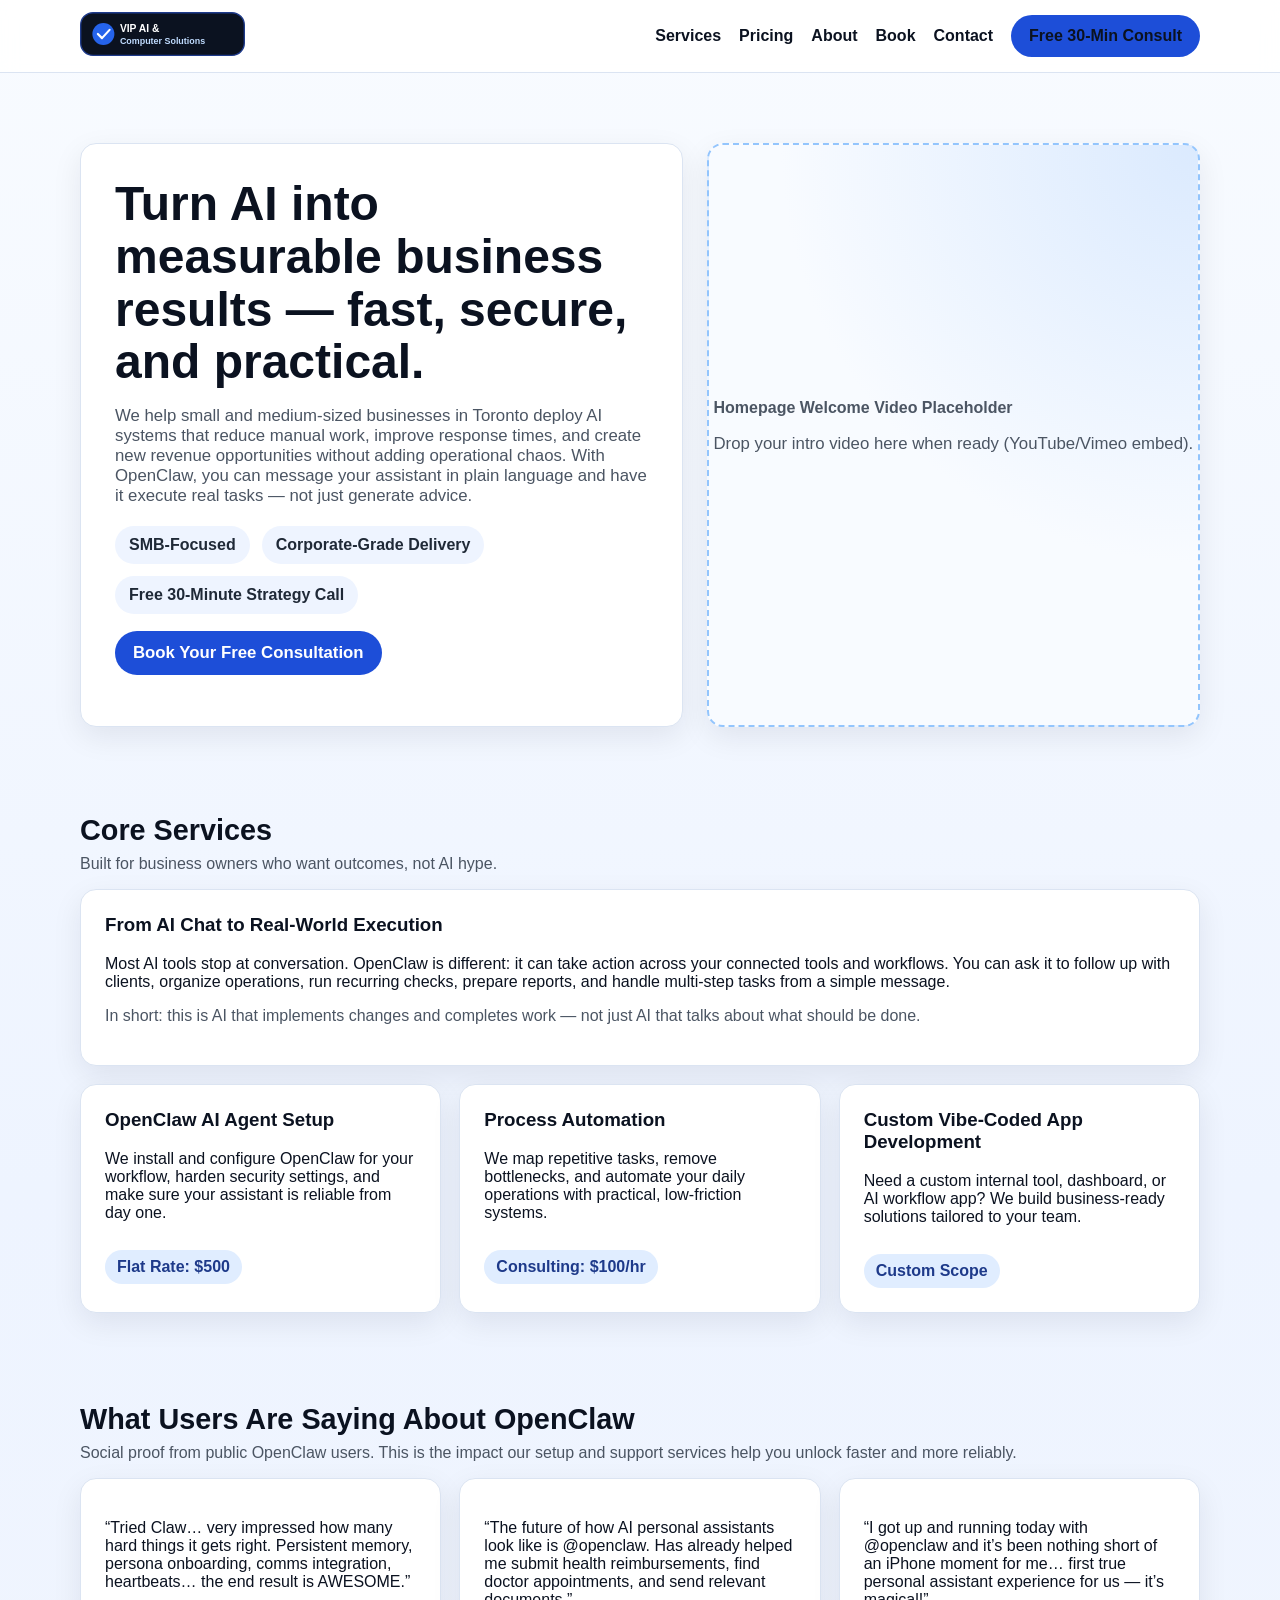
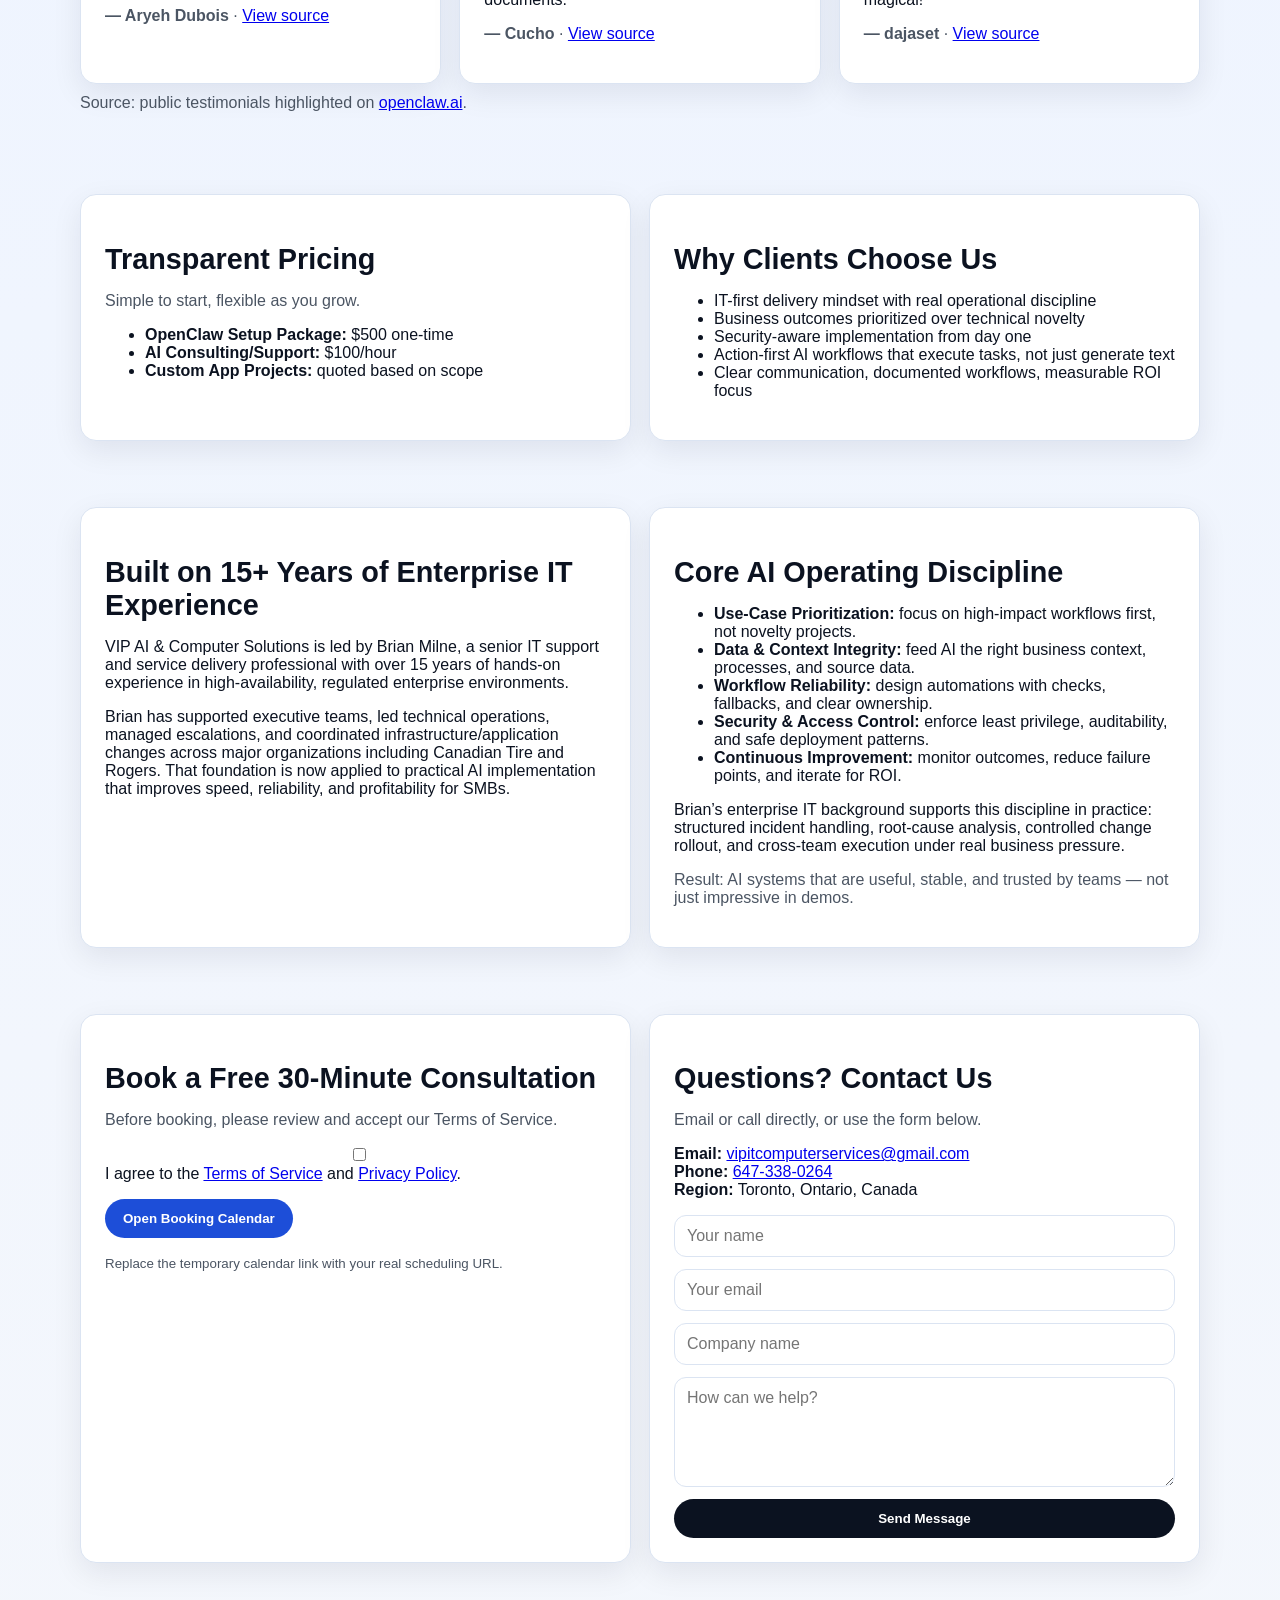
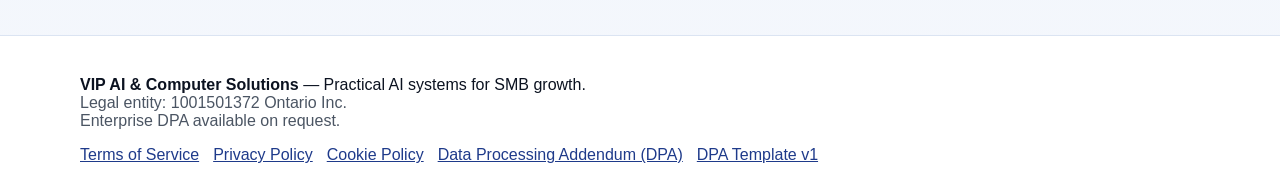
==== index.html @ bf715cba "Initial VIP AI site" ====
<!doctype html>
<html lang="en">
<head>
  <meta charset="UTF-8" />
  <meta name="viewport" content="width=device-width, initial-scale=1.0" />
  <title>VIP AI & Computer Solutions | AI Setup, Automation, and Custom Apps</title>
  <meta name="description" content="VIP AI & Computer Solutions helps Toronto SMBs deploy practical AI systems, automate operations, and build custom business applications." />
  <link rel="stylesheet" href="styles.css" />
</head>
<body>
  <header>
    <div class="container nav">
      <a href="index.html"><img src="logo.svg" alt="VIP AI & Computer Solutions logo" /></a>
      <nav class="nav-links">
        <a href="#services">Services</a>
        <a href="#pricing">Pricing</a>
        <a href="#about">About</a>
        <a href="#booking">Book</a>
        <a href="#contact">Contact</a>
        <a class="btn" href="#booking">Free 30-Min Consult</a>
      </nav>
    </div>
  </header>

  <main>
    <section class="hero">
      <div class="container hero-grid">
        <div class="card hero-copy">
          <h1>Turn AI into measurable business results — fast, secure, and practical.</h1>
          <p>
            We help small and medium-sized businesses in Toronto deploy AI systems that reduce manual work,
            improve response times, and create new revenue opportunities without adding operational chaos.
            With OpenClaw, you can message your assistant in plain language and have it execute real tasks — not just generate advice.
          </p>
          <div class="kpis">
            <span class="kpi">SMB-Focused</span>
            <span class="kpi">Corporate-Grade Delivery</span>
            <span class="kpi">Free 30-Minute Strategy Call</span>
          </div>
          <p><a class="btn" href="#booking">Book Your Free Consultation</a></p>
        </div>
        <div class="card video-placeholder">
          <div>
            <strong>Homepage Welcome Video Placeholder</strong>
            <p class="muted">Drop your intro video here when ready (YouTube/Vimeo embed).</p>
          </div>
        </div>
      </div>
    </section>

    <section id="services">
      <div class="container">
        <h2 class="section-title">Core Services</h2>
        <p class="section-sub">Built for business owners who want outcomes, not AI hype.</p>
        <div class="card block" style="margin-bottom:18px;">
          <h3 style="margin-top:0;">From AI Chat to Real-World Execution</h3>
          <p>
            Most AI tools stop at conversation. OpenClaw is different: it can take action across your connected tools and workflows.
            You can ask it to follow up with clients, organize operations, run recurring checks, prepare reports, and handle multi-step tasks from a simple message.
          </p>
          <p class="muted">
            In short: this is AI that implements changes and completes work — not just AI that talks about what should be done.
          </p>
        </div>
        <div class="grid-3">
          <article class="card service">
            <h3>OpenClaw AI Agent Setup</h3>
            <p>We install and configure OpenClaw for your workflow, harden security settings, and make sure your assistant is reliable from day one.</p>
            <span class="price-tag">Flat Rate: $500</span>
          </article>
          <article class="card service">
            <h3>Process Automation</h3>
            <p>We map repetitive tasks, remove bottlenecks, and automate your daily operations with practical, low-friction systems.</p>
            <span class="price-tag">Consulting: $100/hr</span>
          </article>
          <article class="card service">
            <h3>Custom Vibe-Coded App Development</h3>
            <p>Need a custom internal tool, dashboard, or AI workflow app? We build business-ready solutions tailored to your team.</p>
            <span class="price-tag">Custom Scope</span>
          </article>
        </div>
      </div>
    </section>

    <section id="results">
      <div class="container">
        <h2 class="section-title">What Users Are Saying About OpenClaw</h2>
        <p class="section-sub">Social proof from public OpenClaw users. This is the impact our setup and support services help you unlock faster and more reliably.</p>
        <div class="grid-3">
          <article class="card service">
            <p>“Tried Claw… very impressed how many hard things it gets right. Persistent memory, persona onboarding, comms integration, heartbeats… the end result is AWESOME.”</p>
            <p class="muted"><strong>— Aryeh Dubois</strong> · <a href="https://x.com/AryehDubois/status/2011742378655432791" target="_blank" rel="noopener">View source</a></p>
          </article>
          <article class="card service">
            <p>“The future of how AI personal assistants look like is @openclaw. Has already helped me submit health reimbursements, find doctor appointments, and send relevant documents.”</p>
            <p class="muted"><strong>— Cucho</strong> · <a href="https://x.com/Cucho/status/2010801019572412680" target="_blank" rel="noopener">View source</a></p>
          </article>
          <article class="card service">
            <p>“I got up and running today with @openclaw and it’s been nothing short of an iPhone moment for me… first true personal assistant experience for us — it’s magical!”</p>
            <p class="muted"><strong>— dajaset</strong> · <a href="https://x.com/dajaset/status/2010510107876933669" target="_blank" rel="noopener">View source</a></p>
          </article>
        </div>
        <p class="muted" style="margin-top:10px;">Source: public testimonials highlighted on <a href="https://openclaw.ai" target="_blank" rel="noopener">openclaw.ai</a>.</p>
      </div>
    </section>

    <section id="pricing">
      <div class="container split">
        <div class="card block">
          <h2 class="section-title">Transparent Pricing</h2>
          <p class="muted">Simple to start, flexible as you grow.</p>
          <ul>
            <li><strong>OpenClaw Setup Package:</strong> $500 one-time</li>
            <li><strong>AI Consulting/Support:</strong> $100/hour</li>
            <li><strong>Custom App Projects:</strong> quoted based on scope</li>
          </ul>
        </div>
        <div class="card block">
          <h2 class="section-title">Why Clients Choose Us</h2>
          <ul>
            <li>IT-first delivery mindset with real operational discipline</li>
            <li>Business outcomes prioritized over technical novelty</li>
            <li>Security-aware implementation from day one</li>
            <li>Action-first AI workflows that execute tasks, not just generate text</li>
            <li>Clear communication, documented workflows, measurable ROI focus</li>
          </ul>
        </div>
      </div>
    </section>

    <section id="about">
      <div class="container split">
        <div class="card block">
          <h2 class="section-title">Built on 15+ Years of Enterprise IT Experience</h2>
          <p>
            VIP AI &amp; Computer Solutions is led by Brian Milne, a senior IT support and service delivery professional
            with over 15 years of hands-on experience in high-availability, regulated enterprise environments.
          </p>
          <p>
            Brian has supported executive teams, led technical operations, managed escalations, and coordinated
            infrastructure/application changes across major organizations including Canadian Tire and Rogers.
            That foundation is now applied to practical AI implementation that improves speed, reliability, and profitability for SMBs.
          </p>
        </div>
        <div class="card block">
          <h2 class="section-title">Core AI Operating Discipline</h2>
          <ul>
            <li><strong>Use-Case Prioritization:</strong> focus on high-impact workflows first, not novelty projects.</li>
            <li><strong>Data & Context Integrity:</strong> feed AI the right business context, processes, and source data.</li>
            <li><strong>Workflow Reliability:</strong> design automations with checks, fallbacks, and clear ownership.</li>
            <li><strong>Security & Access Control:</strong> enforce least privilege, auditability, and safe deployment patterns.</li>
            <li><strong>Continuous Improvement:</strong> monitor outcomes, reduce failure points, and iterate for ROI.</li>
          </ul>
          <p>
            Brian’s enterprise IT background supports this discipline in practice: structured incident handling, root-cause analysis,
            controlled change rollout, and cross-team execution under real business pressure.
          </p>
          <p class="muted">Result: AI systems that are useful, stable, and trusted by teams — not just impressive in demos.</p>
        </div>
      </div>
    </section>

    <section id="booking">
      <div class="container split">
        <div class="card block">
          <h2 class="section-title">Book a Free 30-Minute Consultation</h2>
          <p class="muted">Before booking, please review and accept our Terms of Service.</p>
          <p>
            <label>
              <input type="checkbox" id="bookingTerms" />
              I agree to the <a href="terms.html" target="_blank" rel="noopener">Terms of Service</a> and <a href="privacy.html" target="_blank" rel="noopener">Privacy Policy</a>.
            </label>
          </p>
          <p>
            <button id="bookingBtn" class="btn" data-url="https://calendly.com/vipitcomputerservices" disabled>Open Booking Calendar</button>
          </p>
          <small class="muted">Replace the temporary calendar link with your real scheduling URL.</small>
        </div>
        <div class="card block" id="contact">
          <h2 class="section-title">Questions? Contact Us</h2>
          <p class="muted">Email or call directly, or use the form below.</p>
          <p><strong>Email:</strong> <a href="mailto:vipitcomputerservices@gmail.com">vipitcomputerservices@gmail.com</a><br/>
            <strong>Phone:</strong> <a href="tel:+16473380264">647-338-0264</a><br/>
            <strong>Region:</strong> Toronto, Ontario, Canada</p>

          <form id="contactForm">
            <input type="text" name="name" placeholder="Your name" required />
            <input type="email" name="email" placeholder="Your email" required />
            <input type="text" name="company" placeholder="Company name" />
            <textarea name="message" placeholder="How can we help?" required></textarea>
            <button class="btn secondary" type="submit">Send Message</button>
          </form>
        </div>
      </div>
    </section>
  </main>

  <footer>
    <div class="container">
      <p><strong>VIP AI & Computer Solutions</strong> — Practical AI systems for SMB growth.<br/><span class="muted">Legal entity: 1001501372 Ontario Inc.</span><br/><span class="muted">Enterprise DPA available on request.</span></p>
      <div class="footer-links">
        <a href="terms.html">Terms of Service</a>
        <a href="privacy.html">Privacy Policy</a>
        <a href="cookie.html">Cookie Policy</a>
        <a href="dpa.html">Data Processing Addendum (DPA)</a>
        <a href="dpa-template-v1.html">DPA Template v1</a>
      </div>
    </div>
  </footer>

  <script src="script.js"></script>
</body>
</html>
---- styles.css ----
:root {
  --bg: #f4f7fc;
  --surface: #ffffff;
  --text: #0b1220;
  --muted: #4b5563;
  --primary: #1d4ed8;
  --primary-dark: #1e3a8a;
  --border: #dbe4f2;
  --radius: 16px;
  --shadow: 0 10px 30px rgba(11, 18, 32, 0.08);
}

* { box-sizing: border-box; }
body {
  margin: 0;
  font-family: "Segoe UI", Inter, Arial, sans-serif;
  color: var(--text);
  background: linear-gradient(180deg, #f8fbff 0%, #eef4ff 35%, var(--bg) 100%);
}

.container { width: min(1120px, 92%); margin: 0 auto; }

header {
  position: sticky;
  top: 0;
  z-index: 20;
  backdrop-filter: blur(8px);
  background: rgba(255,255,255,0.88);
  border-bottom: 1px solid var(--border);
}
.nav {
  display: flex; align-items: center; justify-content: space-between;
  padding: 12px 0;
}
.nav img { height: 44px; }
.nav-links { display: flex; gap: 18px; align-items: center; }
.nav-links a { color: var(--text); text-decoration: none; font-weight: 600; }
.btn {
  display: inline-block; border: none; cursor: pointer;
  background: var(--primary); color: white; padding: 12px 18px;
  border-radius: 999px; font-weight: 700; text-decoration: none;
}
.btn.secondary { background: #0b1220; }

.hero {
  padding: 70px 0 40px;
}
.hero-grid { display: grid; gap: 24px; grid-template-columns: 1.1fr .9fr; align-items: stretch; }
.card {
  background: var(--surface); border: 1px solid var(--border);
  border-radius: var(--radius); box-shadow: var(--shadow);
}
.hero-copy { padding: 34px; }
.hero h1 { font-size: clamp(2rem, 4vw, 3rem); margin: 0 0 14px; line-height: 1.1; }
.hero p { color: var(--muted); font-size: 1.05rem; }
.kpis { display: flex; gap: 12px; margin-top: 20px; flex-wrap: wrap; }
.kpi { background: #eef4ff; color: #1f2937; padding: 10px 14px; border-radius: 999px; font-weight: 600; }
.video-placeholder {
  border-radius: var(--radius); border: 2px dashed #93c5fd; height: 100%;
  min-height: 290px; display: grid; place-items: center; color: var(--muted);
  background: radial-gradient(circle at top right, #dbeafe, #f8fbff 55%);
}

section { padding: 24px 0 42px; }
.section-title { font-size: 1.8rem; margin-bottom: 8px; }
.section-sub { color: var(--muted); margin-top: 0; }

.grid-3 { display: grid; grid-template-columns: repeat(3, 1fr); gap: 18px; }
.service { padding: 24px; }
.service h3 { margin-top: 0; }
.price-tag { margin-top: 12px; display: inline-block; padding: 8px 12px; border-radius: 999px; background: #e0edff; color: #1e3a8a; font-weight: 700; }

.split { display: grid; grid-template-columns: 1fr 1fr; gap: 18px; }
.block { padding: 24px; }

form { display: grid; gap: 12px; }
input, textarea, select {
  width: 100%; border: 1px solid var(--border); border-radius: 12px;
  padding: 11px 12px; font: inherit;
}
textarea { min-height: 110px; }
small.muted, .muted { color: var(--muted); }

footer {
  margin-top: 30px;
  border-top: 1px solid var(--border);
  background: #fff;
  padding: 24px 0;
}
.footer-links { display: flex; gap: 14px; flex-wrap: wrap; }
.footer-links a { color: var(--primary-dark); }

@media (max-width: 900px) {
  .hero-grid, .grid-3, .split { grid-template-columns: 1fr; }
  .nav-links { display: none; }
}
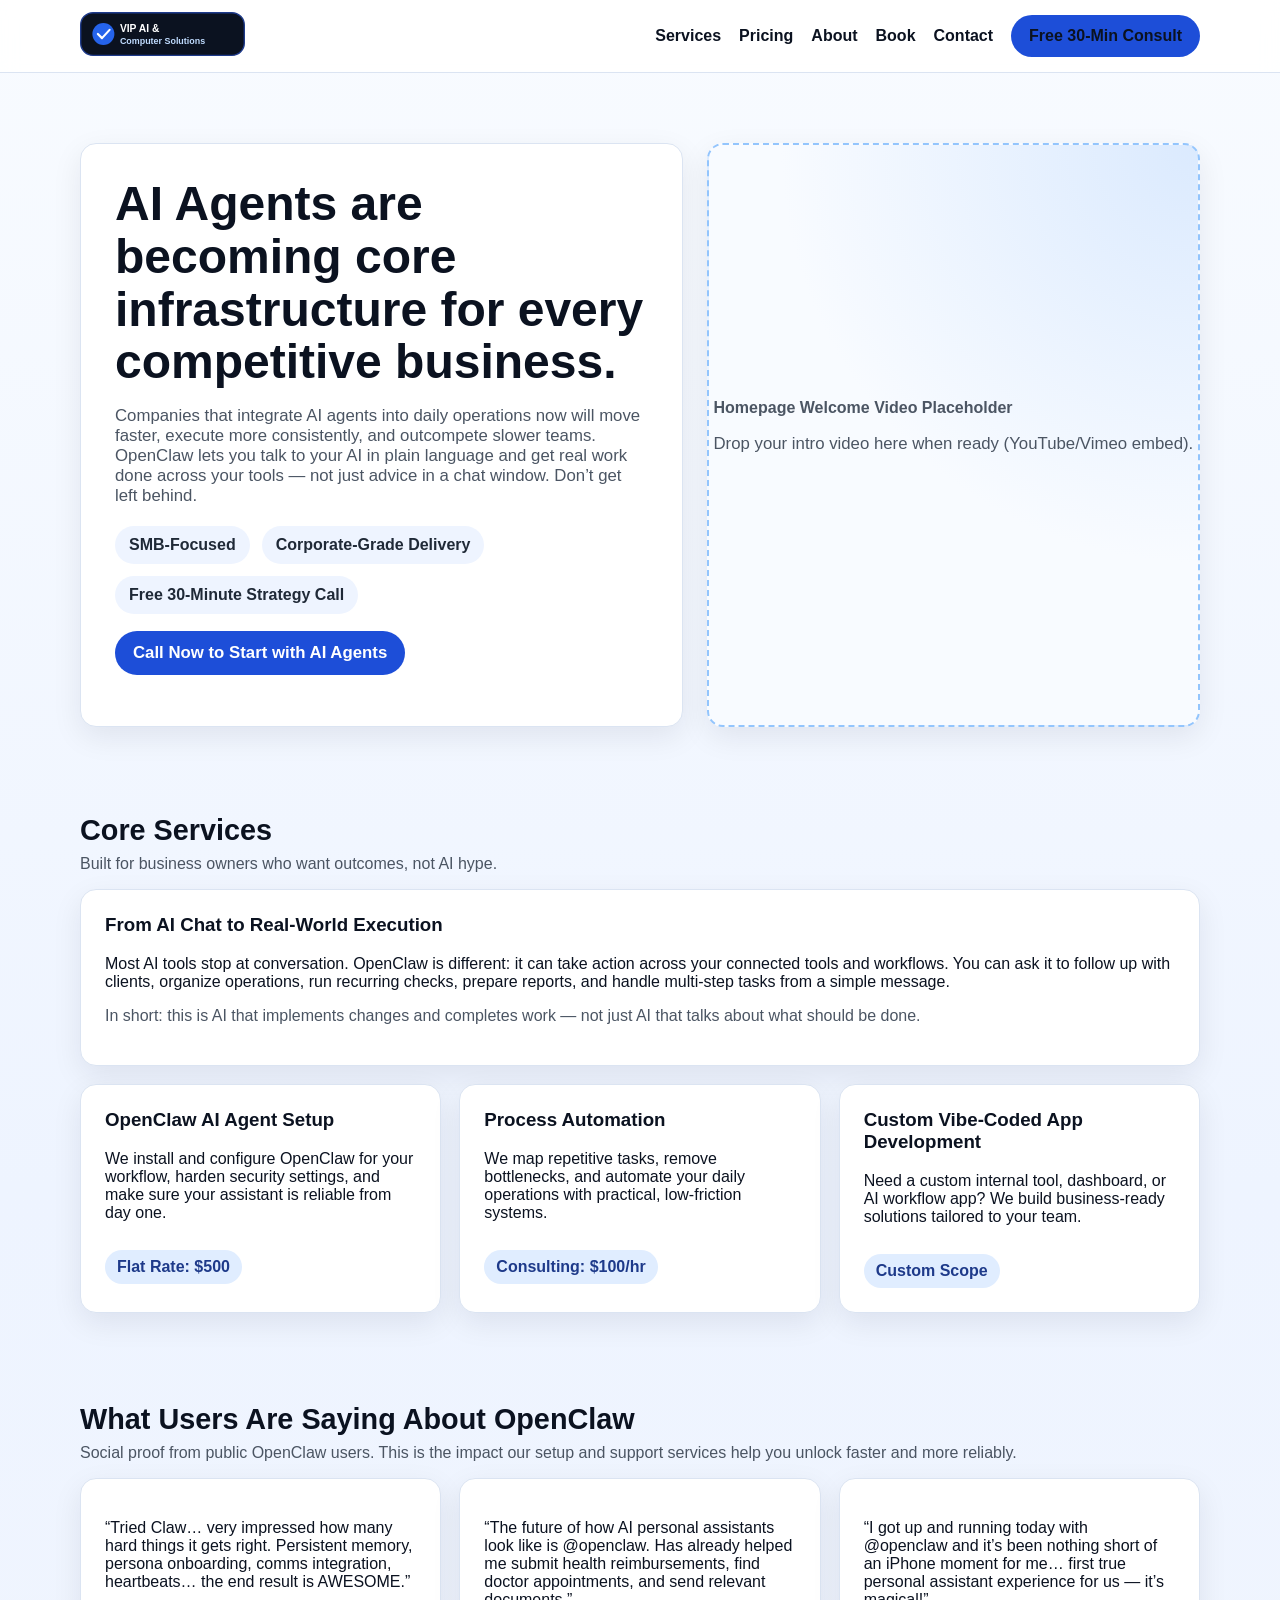
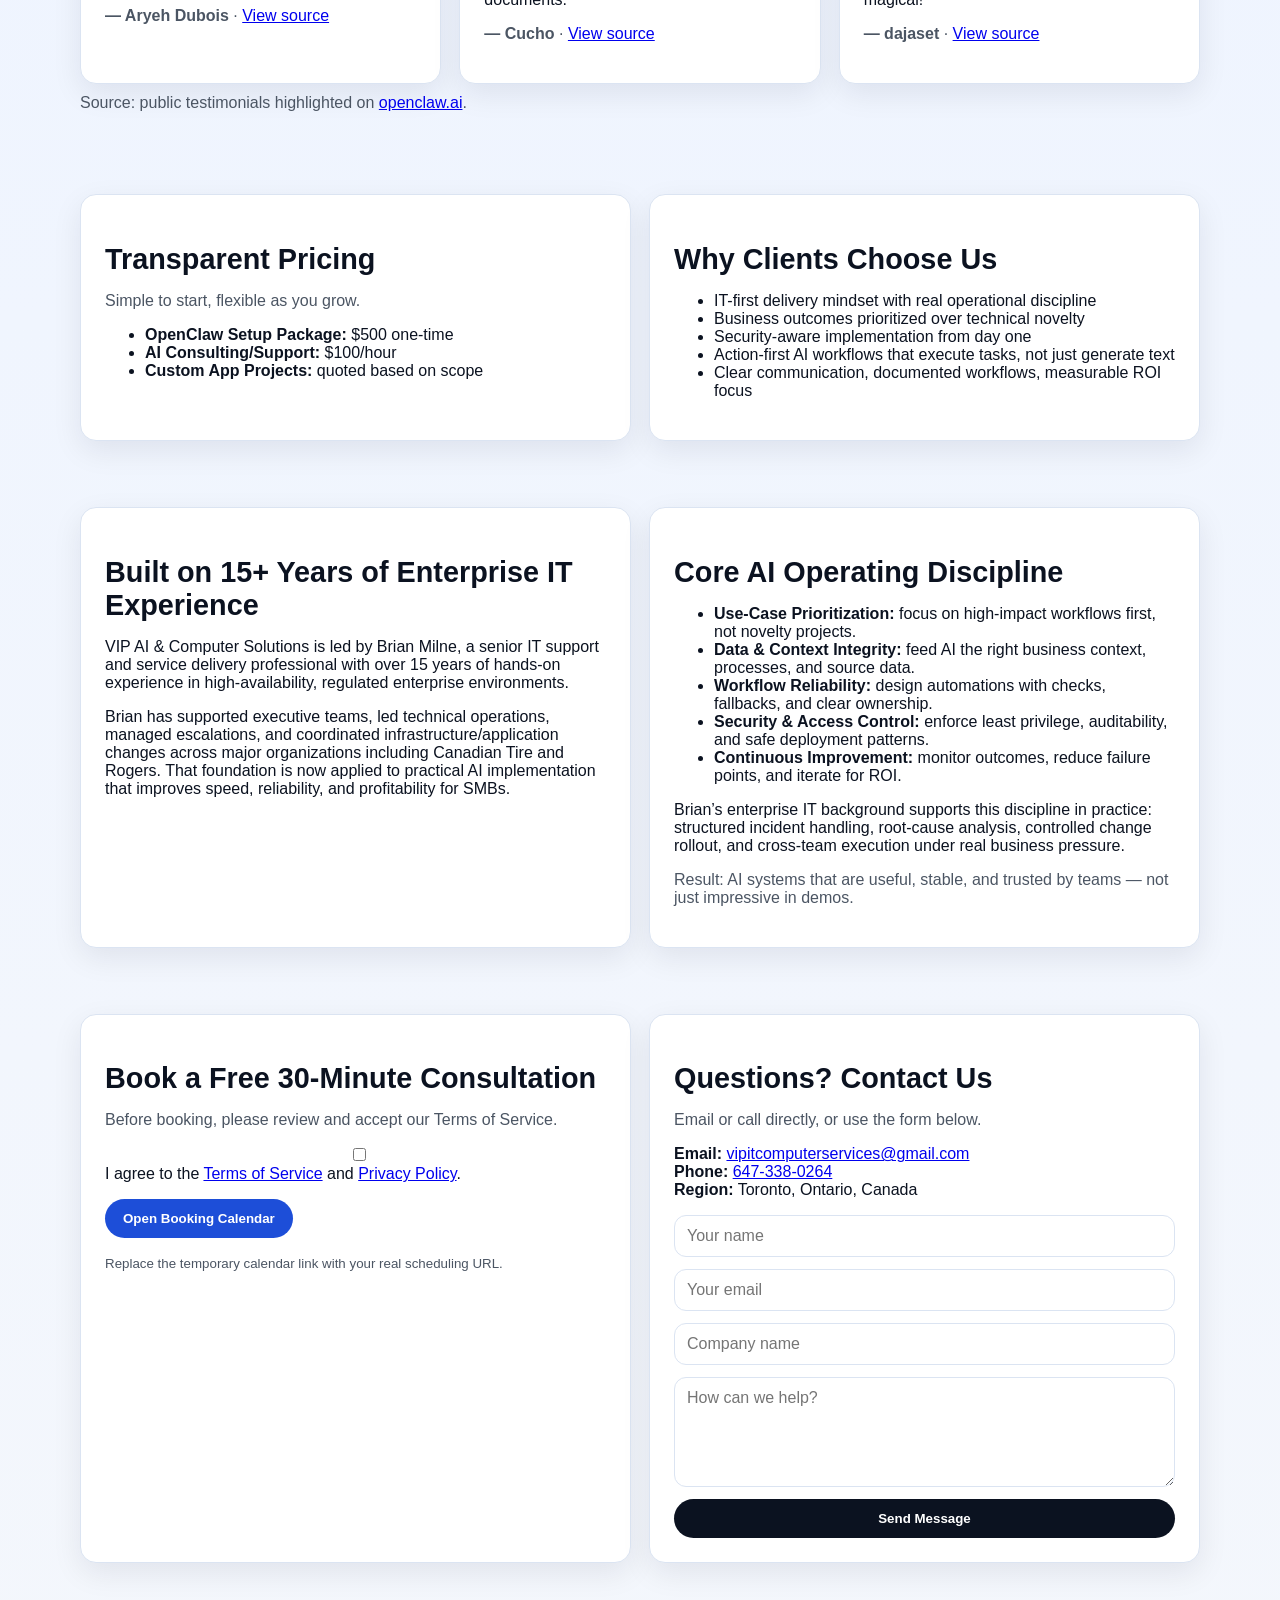
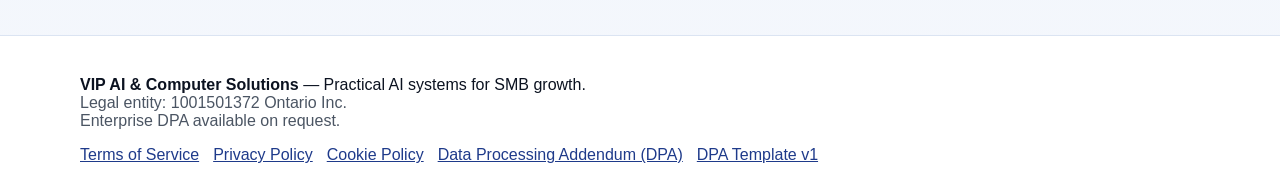
==== commit a00ffe39: "Refine hero messaging: AI agents competitive urgency + stronger CTA" ====
--- a/index.html
+++ b/index.html
@@ -26,18 +26,18 @@
     <section class="hero">
       <div class="container hero-grid">
         <div class="card hero-copy">
-          <h1>Turn AI into measurable business results — fast, secure, and practical.</h1>
-          <p>
-            We help small and medium-sized businesses in Toronto deploy AI systems that reduce manual work,
-            improve response times, and create new revenue opportunities without adding operational chaos.
-            With OpenClaw, you can message your assistant in plain language and have it execute real tasks — not just generate advice.
+          <h1>AI Agents are becoming core infrastructure for every competitive business.</h1>
+          <p>
+            Companies that integrate AI agents into daily operations now will move faster, execute more consistently, and outcompete slower teams.
+            OpenClaw lets you talk to your AI in plain language and get real work done across your tools — not just advice in a chat window.
+            Don’t get left behind.
           </p>
           <div class="kpis">
             <span class="kpi">SMB-Focused</span>
             <span class="kpi">Corporate-Grade Delivery</span>
             <span class="kpi">Free 30-Minute Strategy Call</span>
           </div>
-          <p><a class="btn" href="#booking">Book Your Free Consultation</a></p>
+          <p><a class="btn" href="#booking">Call Now to Start with AI Agents</a></p>
         </div>
         <div class="card video-placeholder">
           <div>
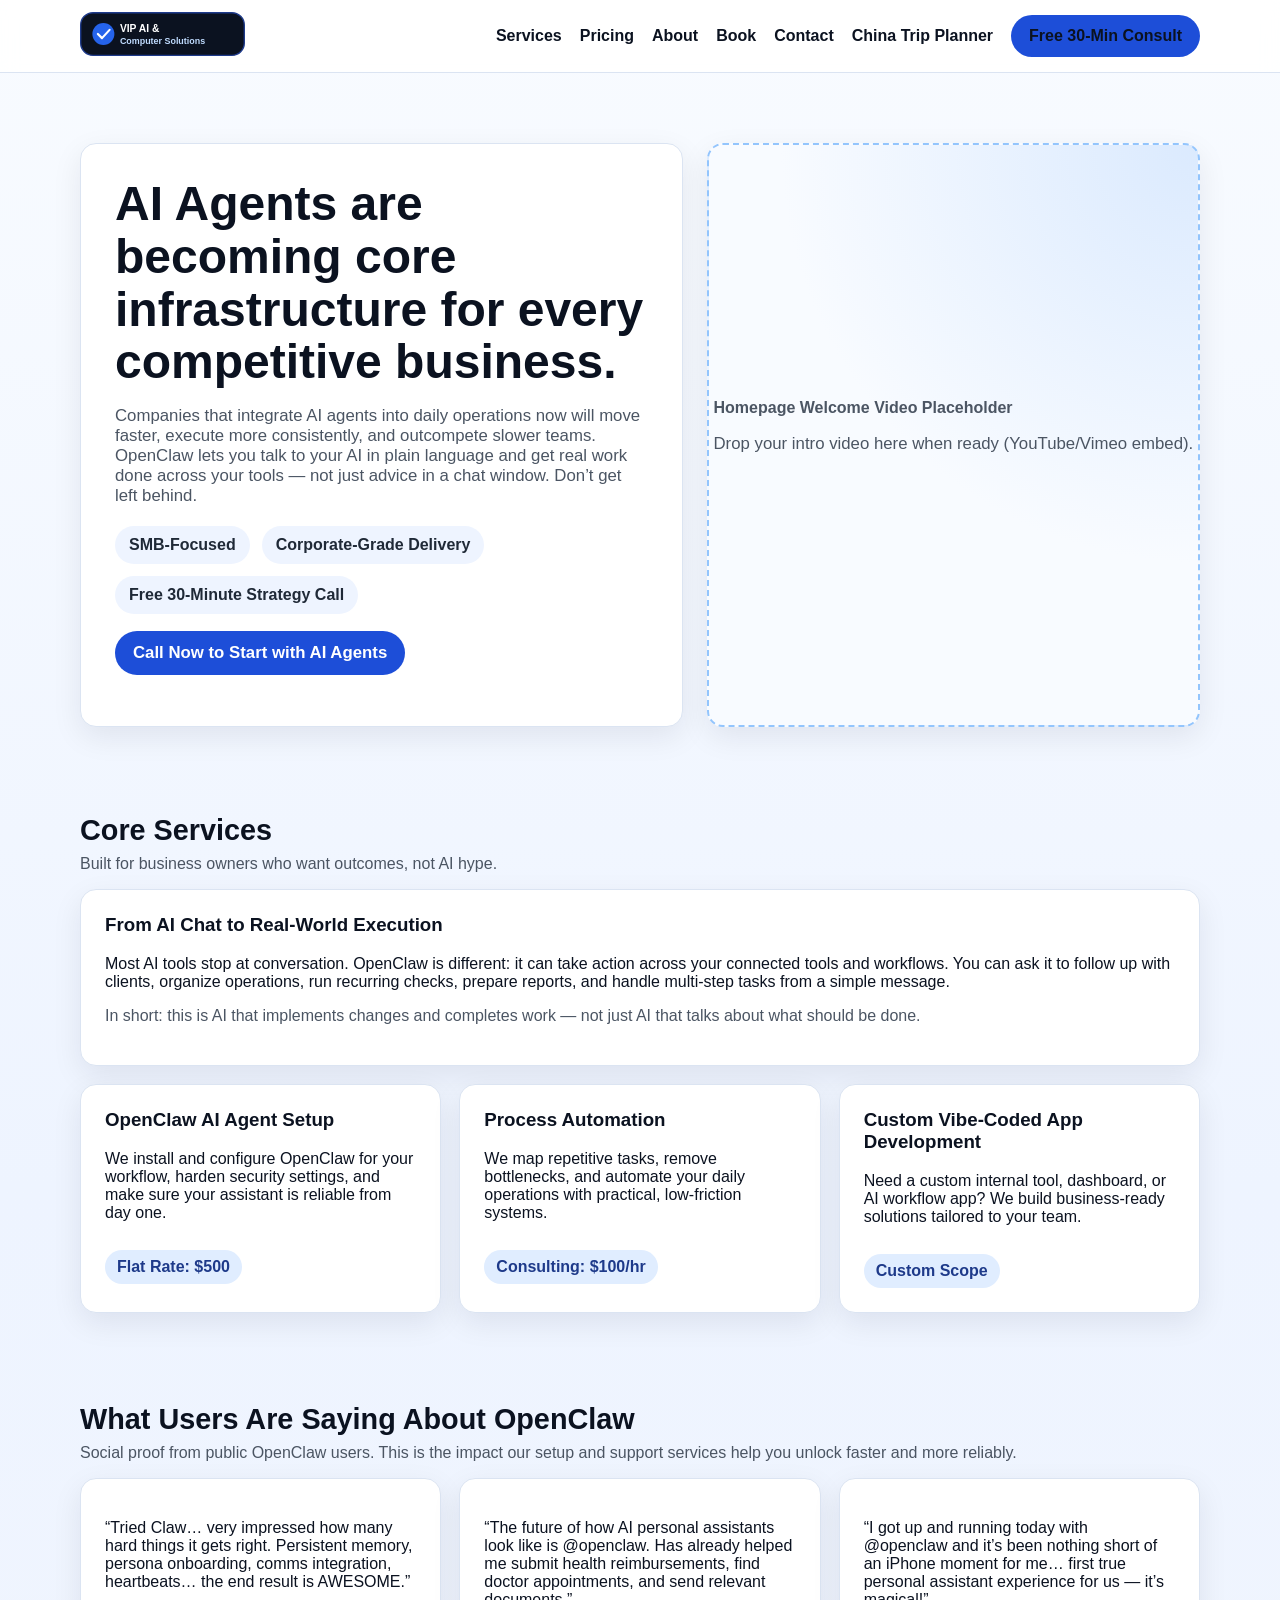
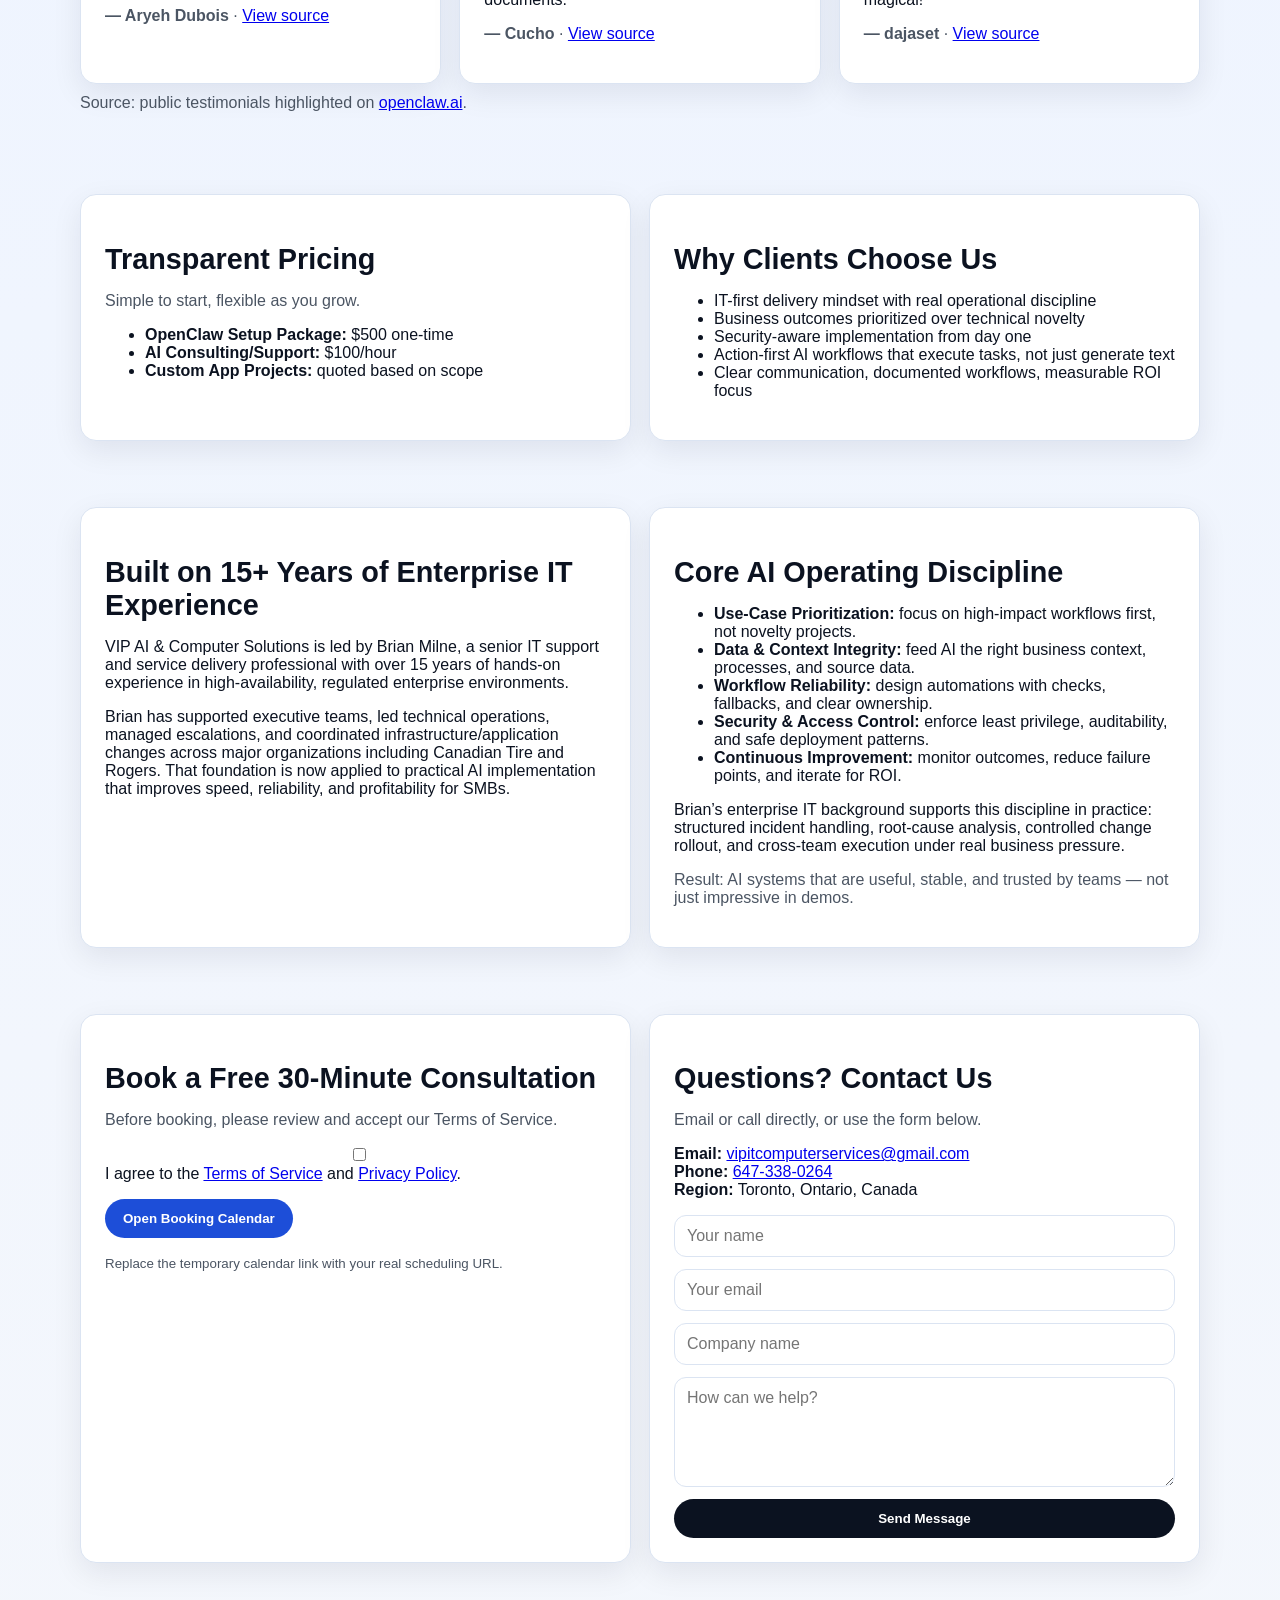
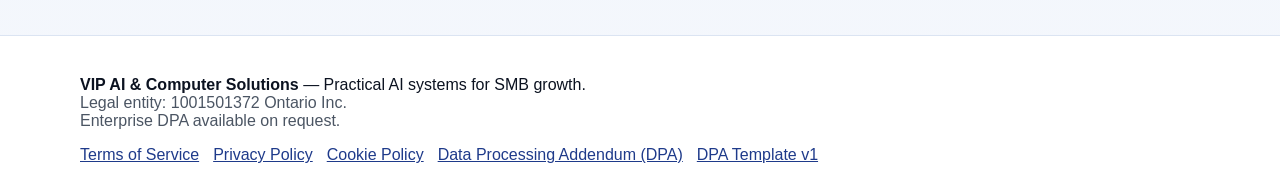
==== commit 9ca01015: "Add China Trip Planner as subsite and link from main nav" ====
--- a/index.html
+++ b/index.html
@@ -17,6 +17,7 @@
         <a href="#about">About</a>
         <a href="#booking">Book</a>
         <a href="#contact">Contact</a>
+        <a href="china-trip/index.html">China Trip Planner</a>
         <a class="btn" href="#booking">Free 30-Min Consult</a>
       </nav>
     </div>
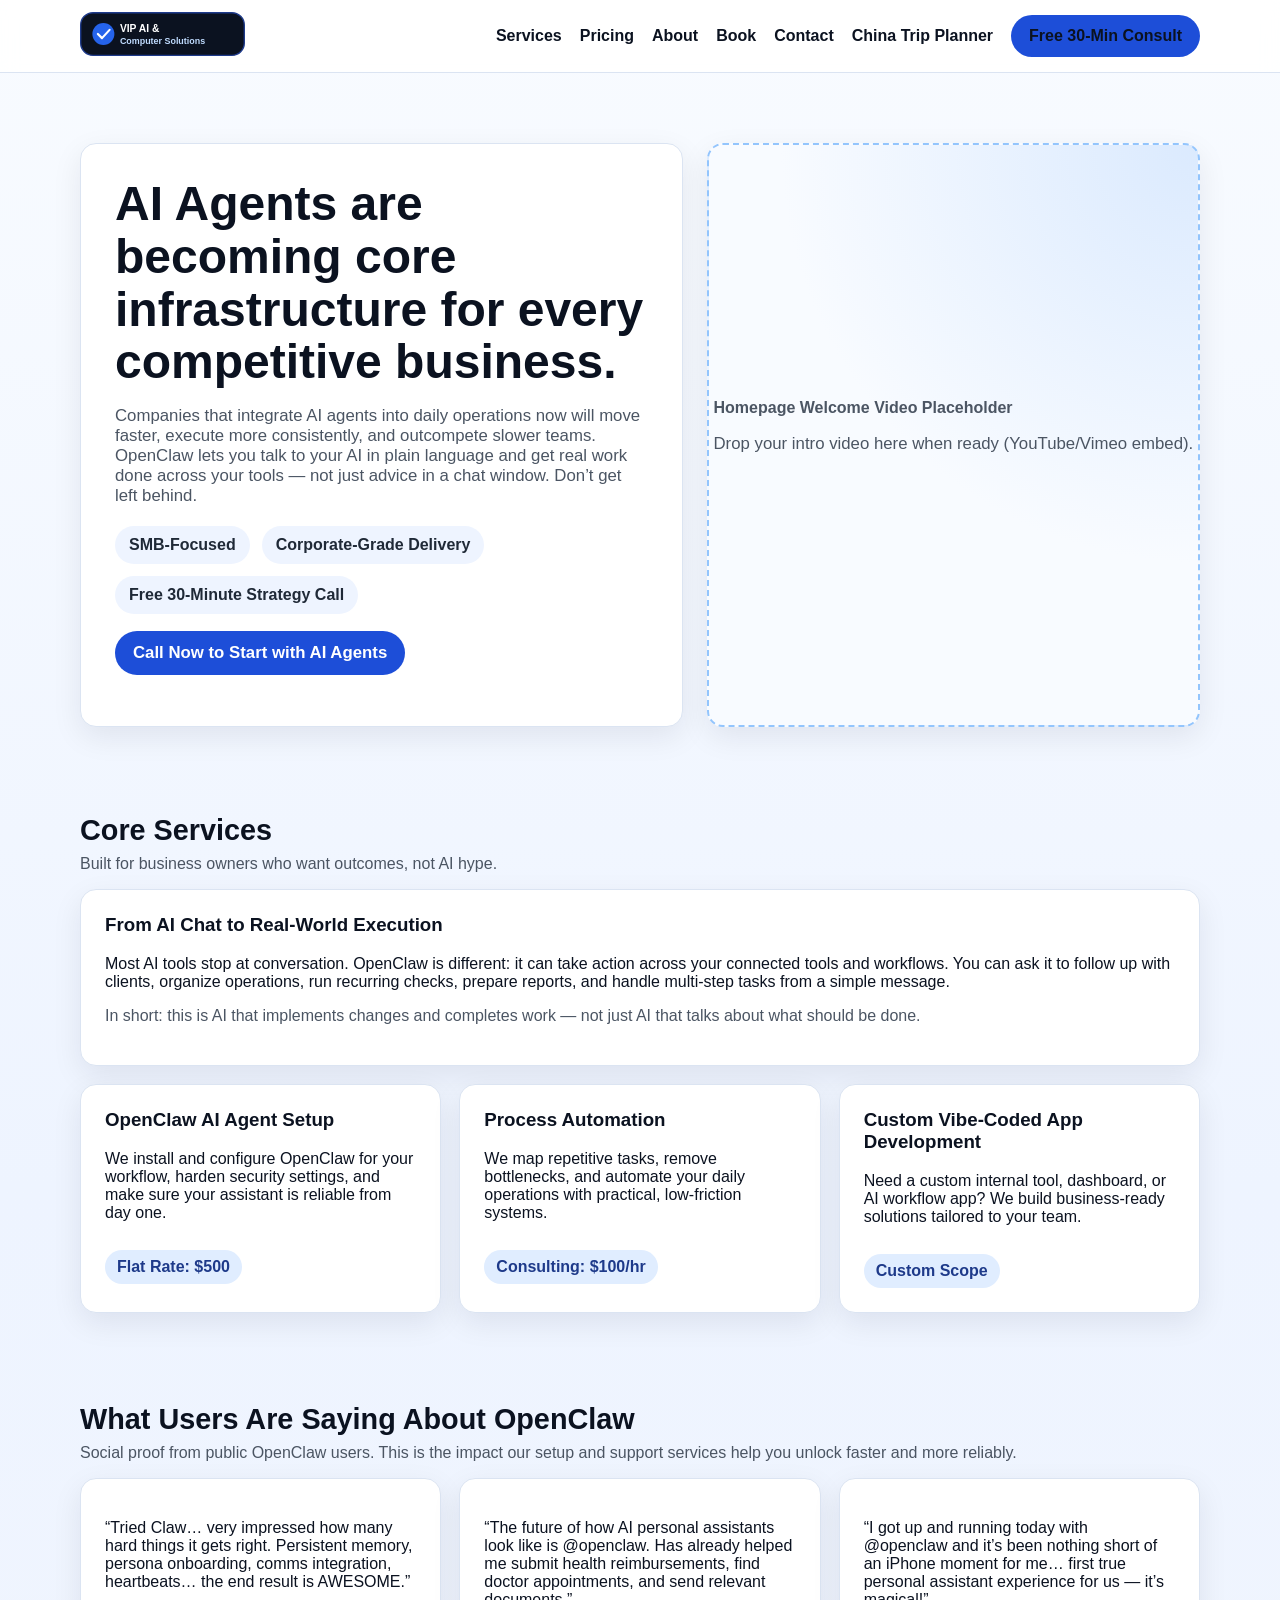
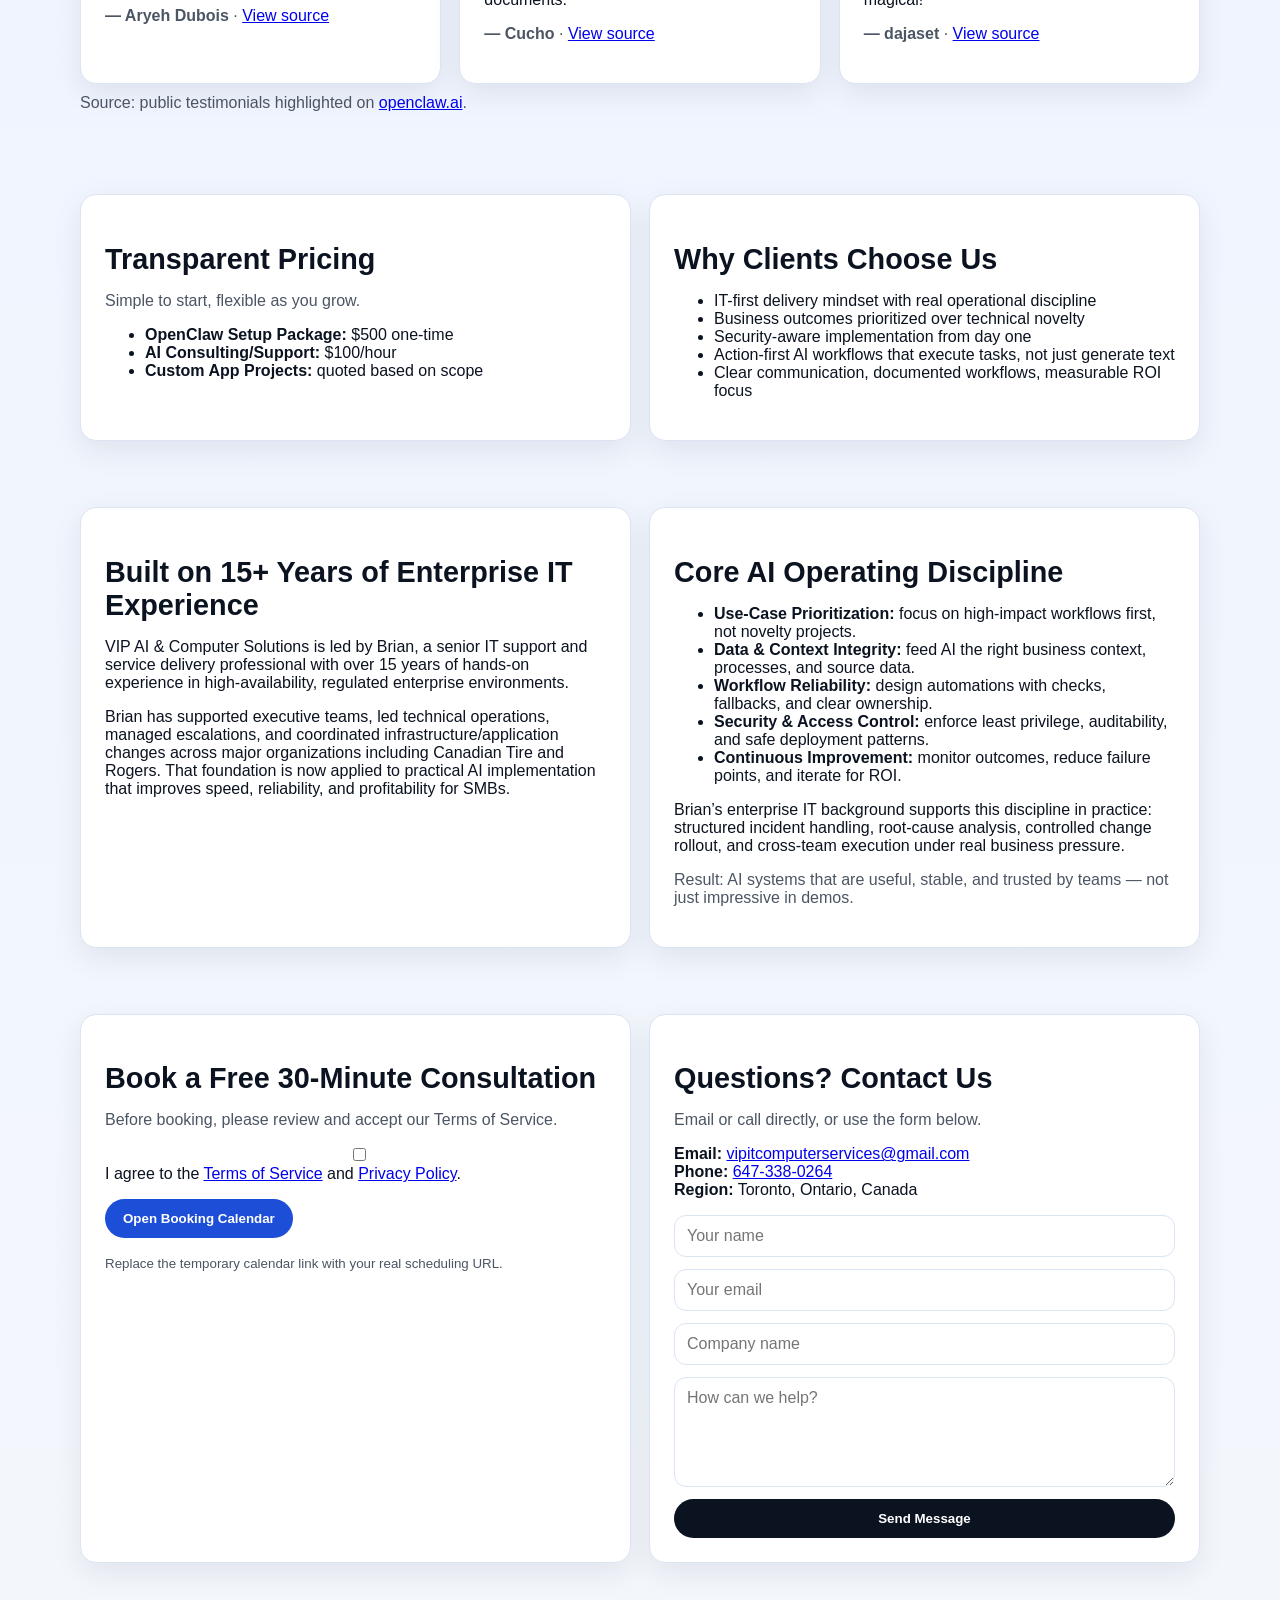
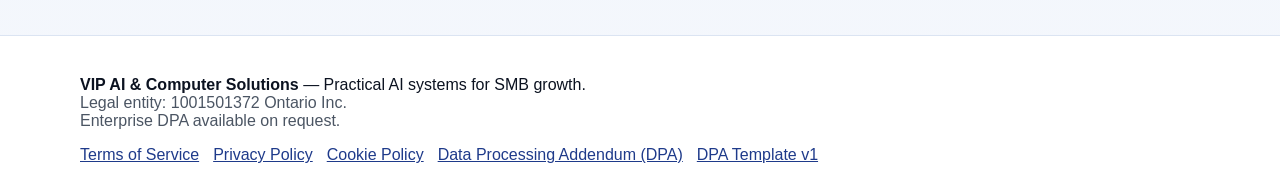
==== commit 8eede40e: "Remove surname references from site content" ====
--- a/index.html
+++ b/index.html
@@ -134,7 +134,7 @@
         <div class="card block">
           <h2 class="section-title">Built on 15+ Years of Enterprise IT Experience</h2>
           <p>
-            VIP AI &amp; Computer Solutions is led by Brian Milne, a senior IT support and service delivery professional
+            VIP AI &amp; Computer Solutions is led by Brian, a senior IT support and service delivery professional
             with over 15 years of hands-on experience in high-availability, regulated enterprise environments.
           </p>
           <p>
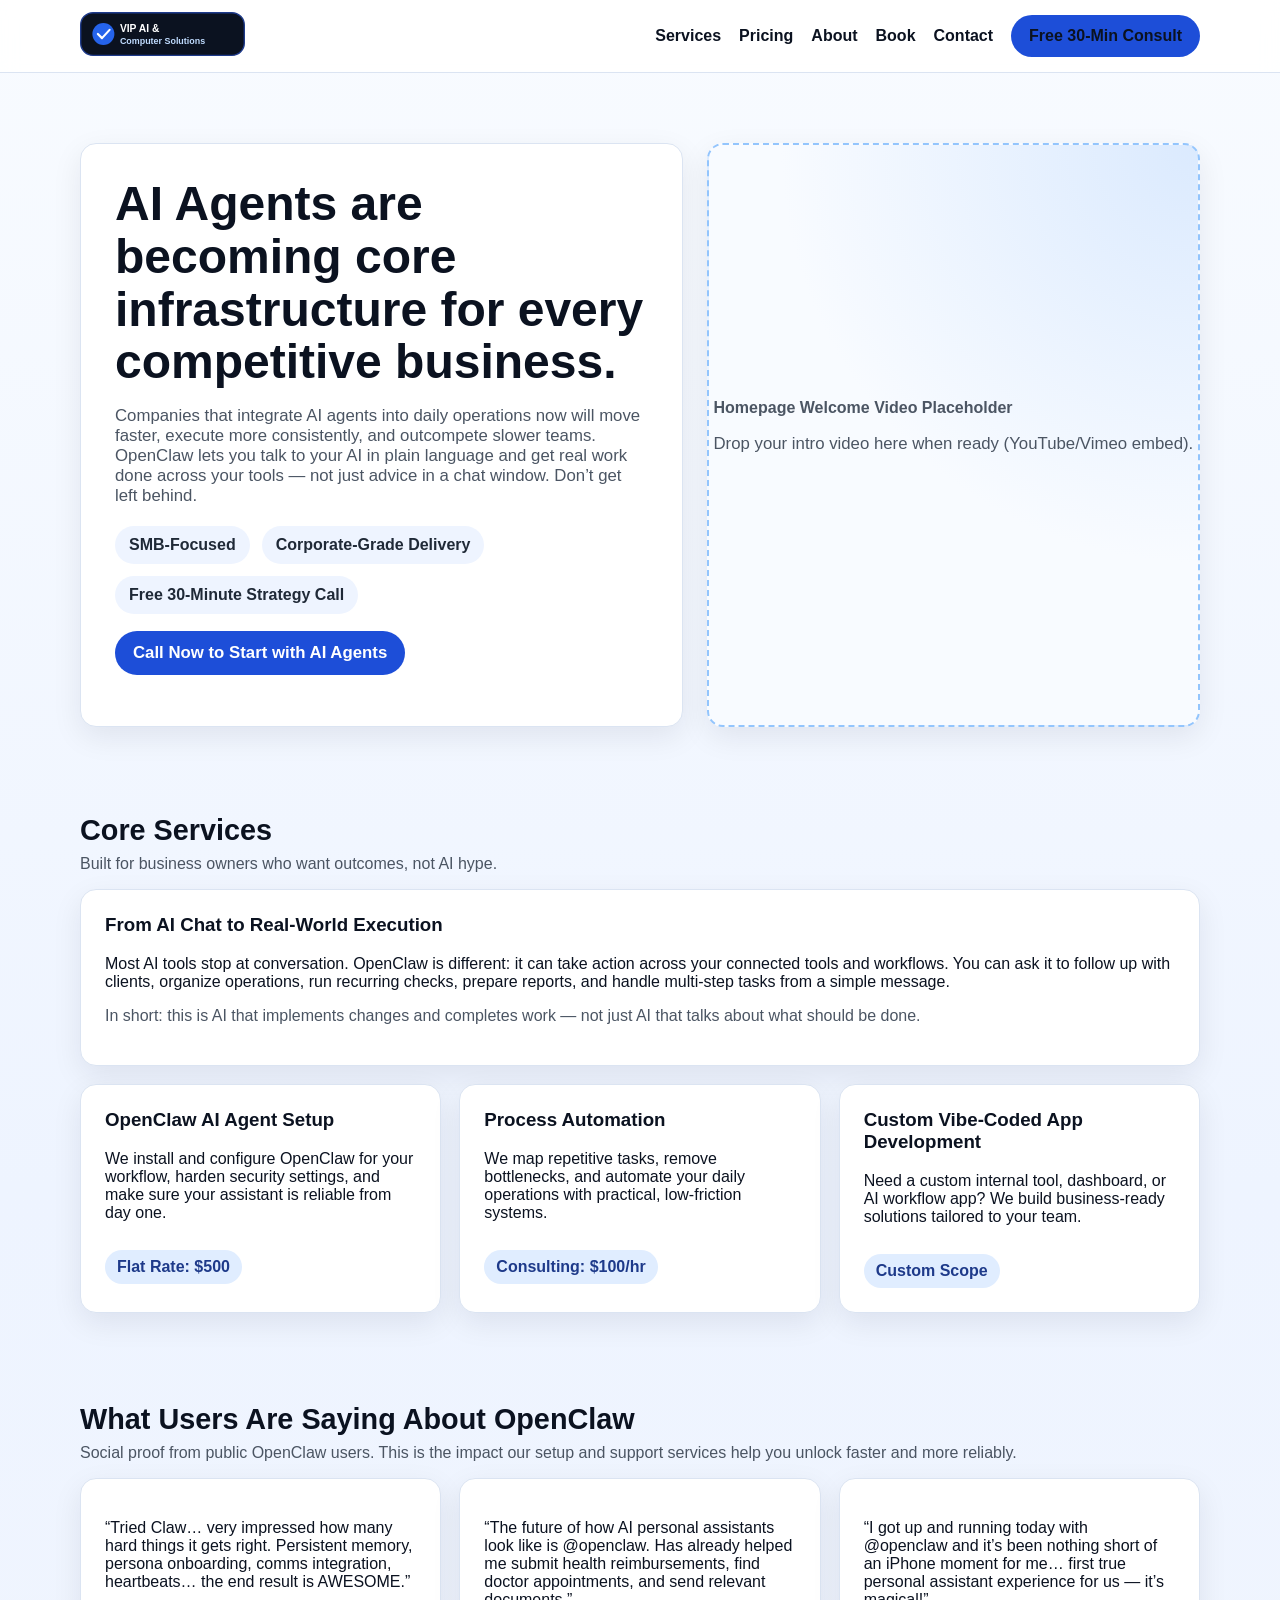
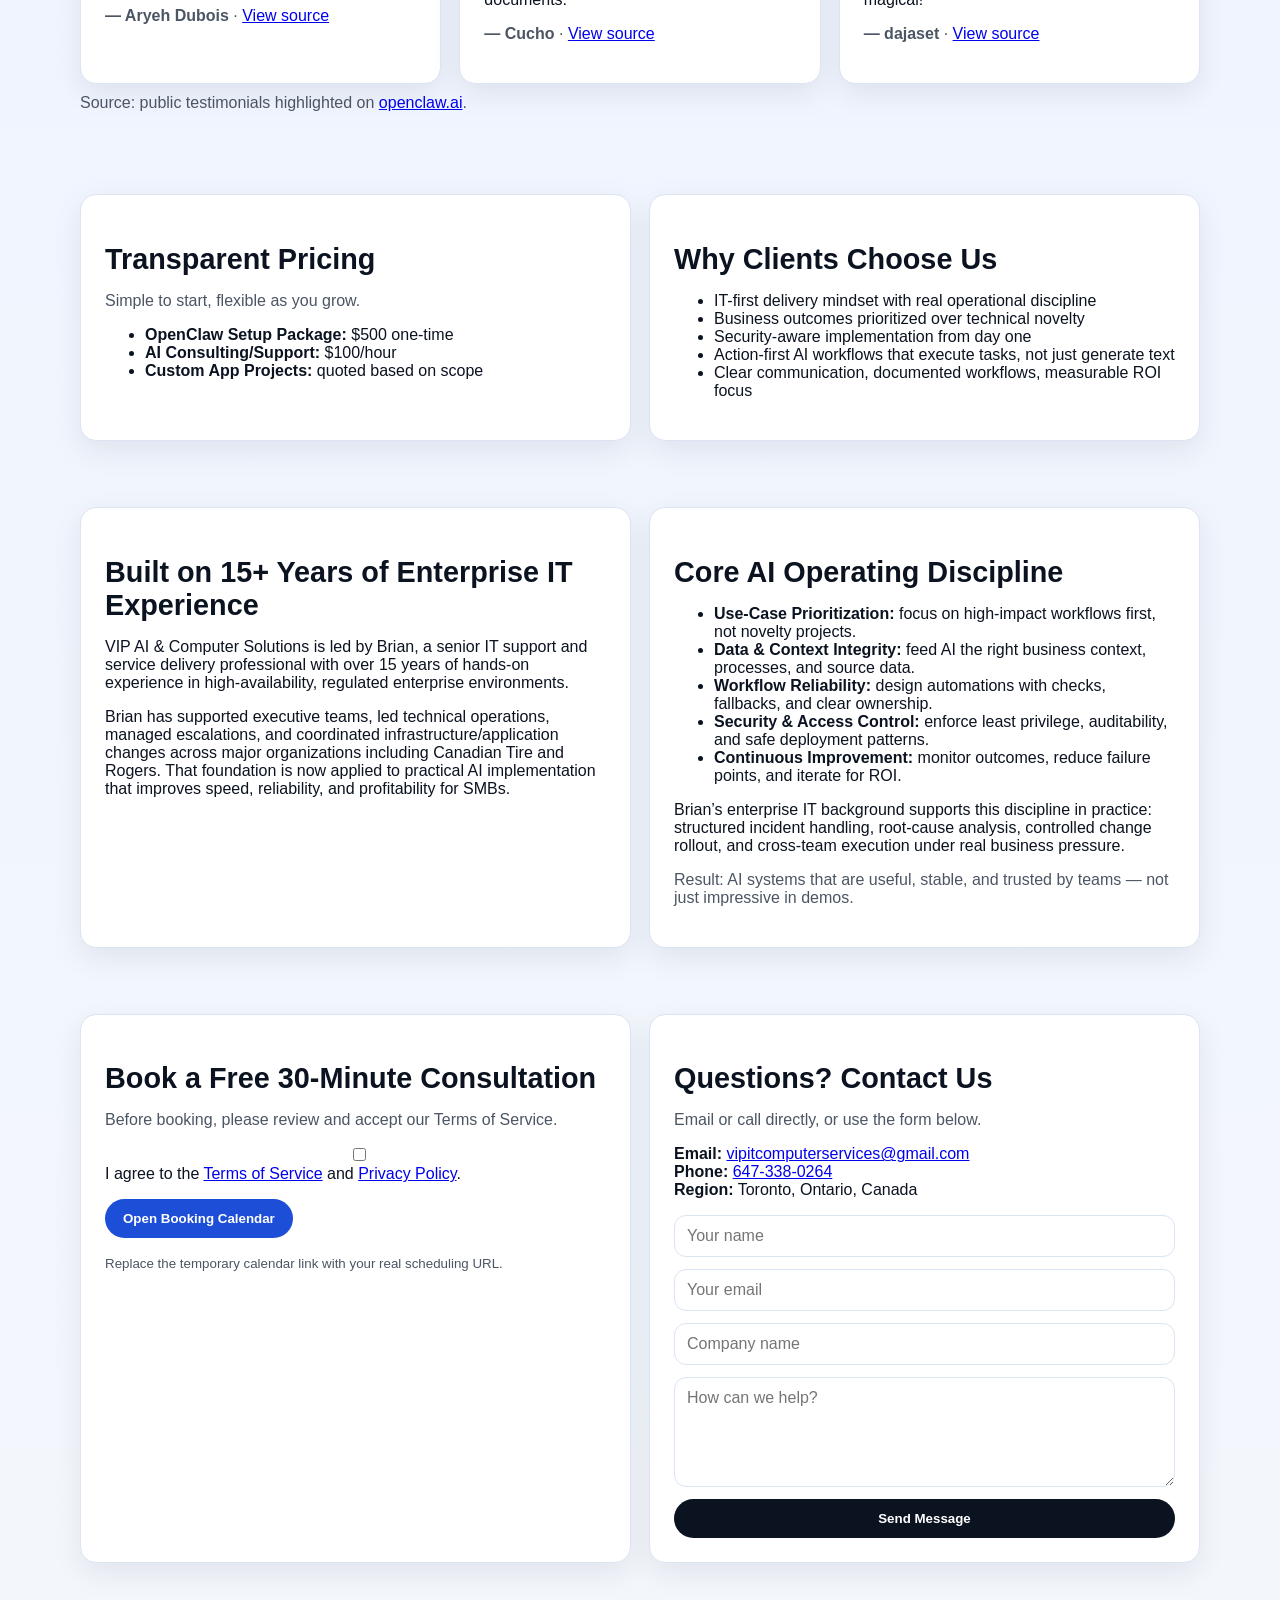
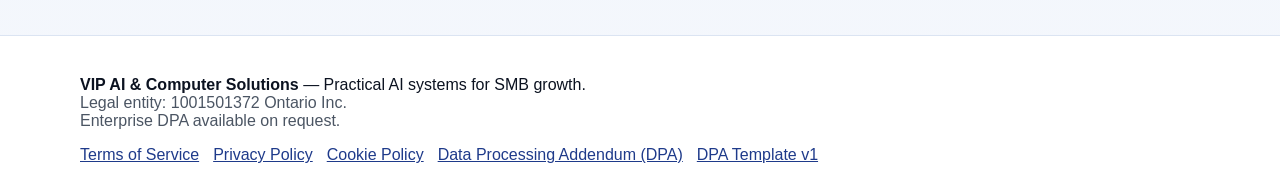
==== commit 6f565a01: "Remove China Trip Planner link from main VIP site nav" ====
--- a/index.html
+++ b/index.html
@@ -17,7 +17,6 @@
         <a href="#about">About</a>
         <a href="#booking">Book</a>
         <a href="#contact">Contact</a>
-        <a href="china-trip/index.html">China Trip Planner</a>
         <a class="btn" href="#booking">Free 30-Min Consult</a>
       </nav>
     </div>
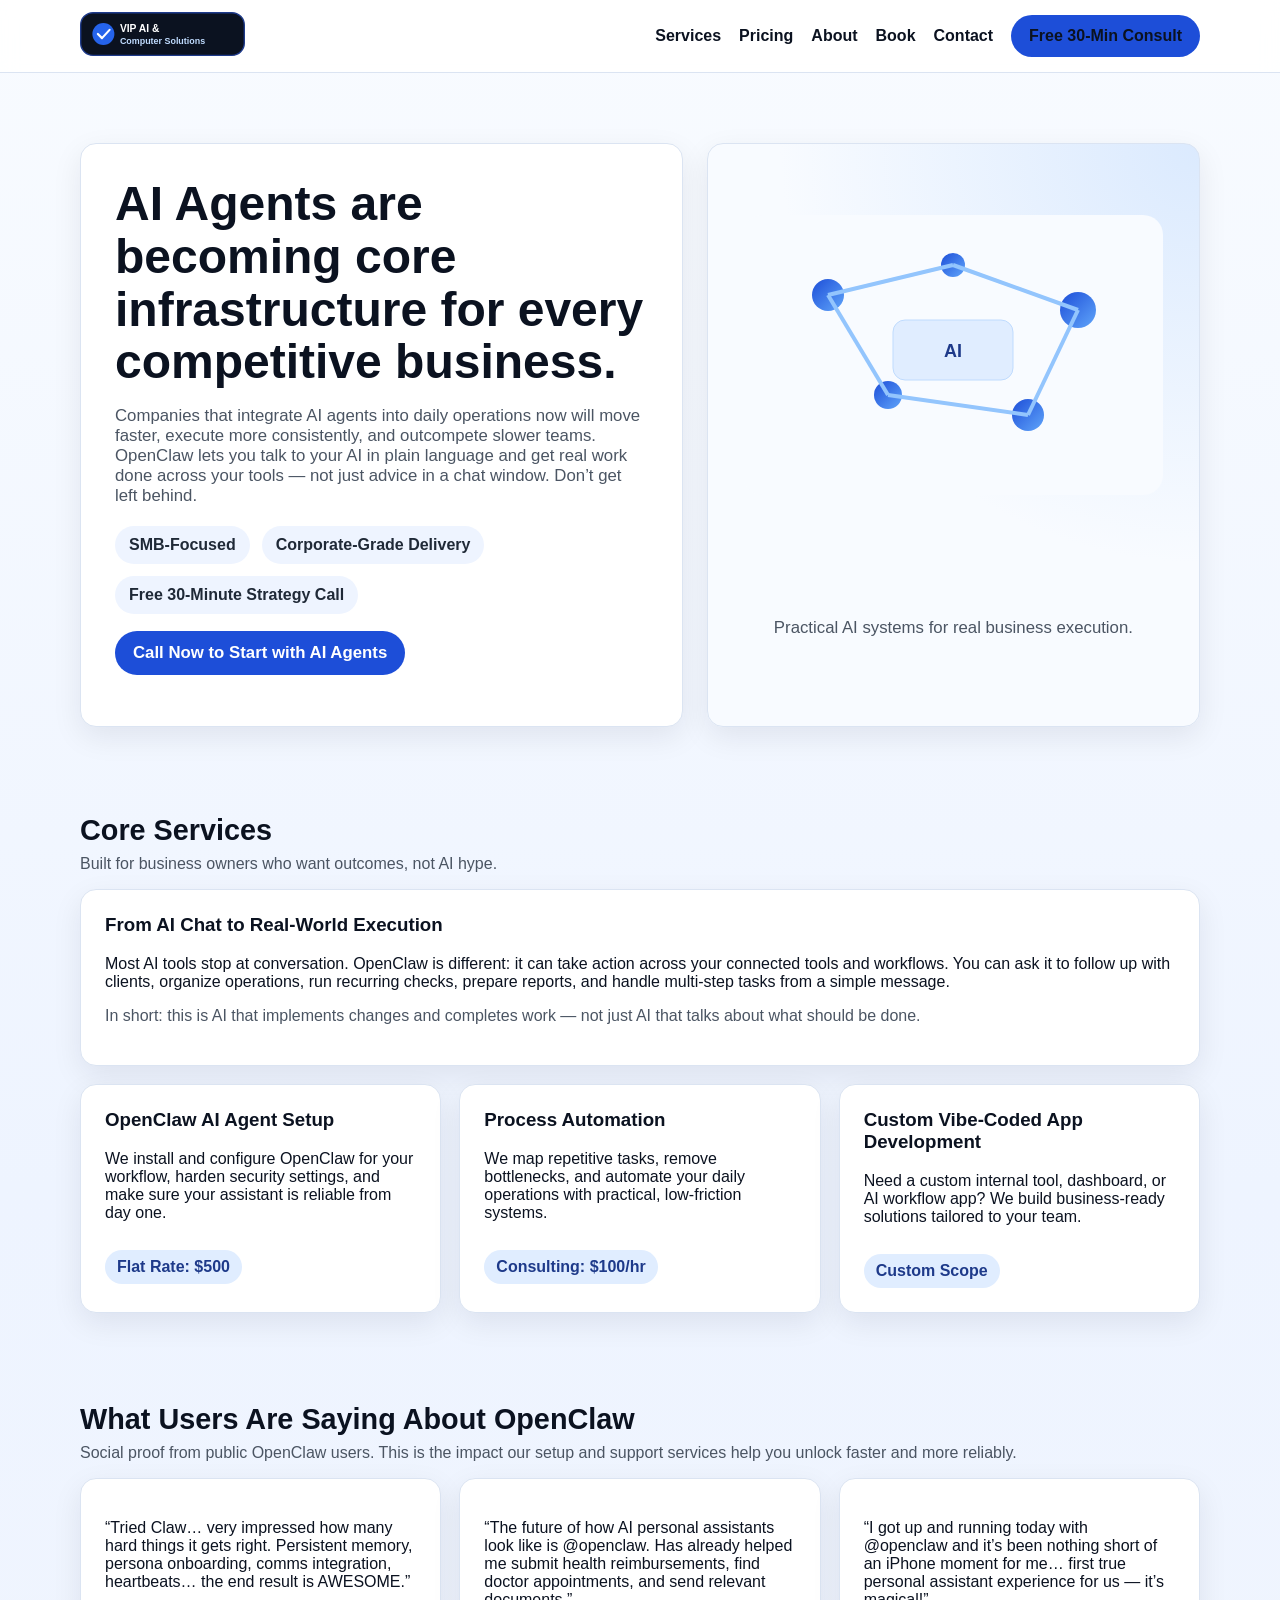
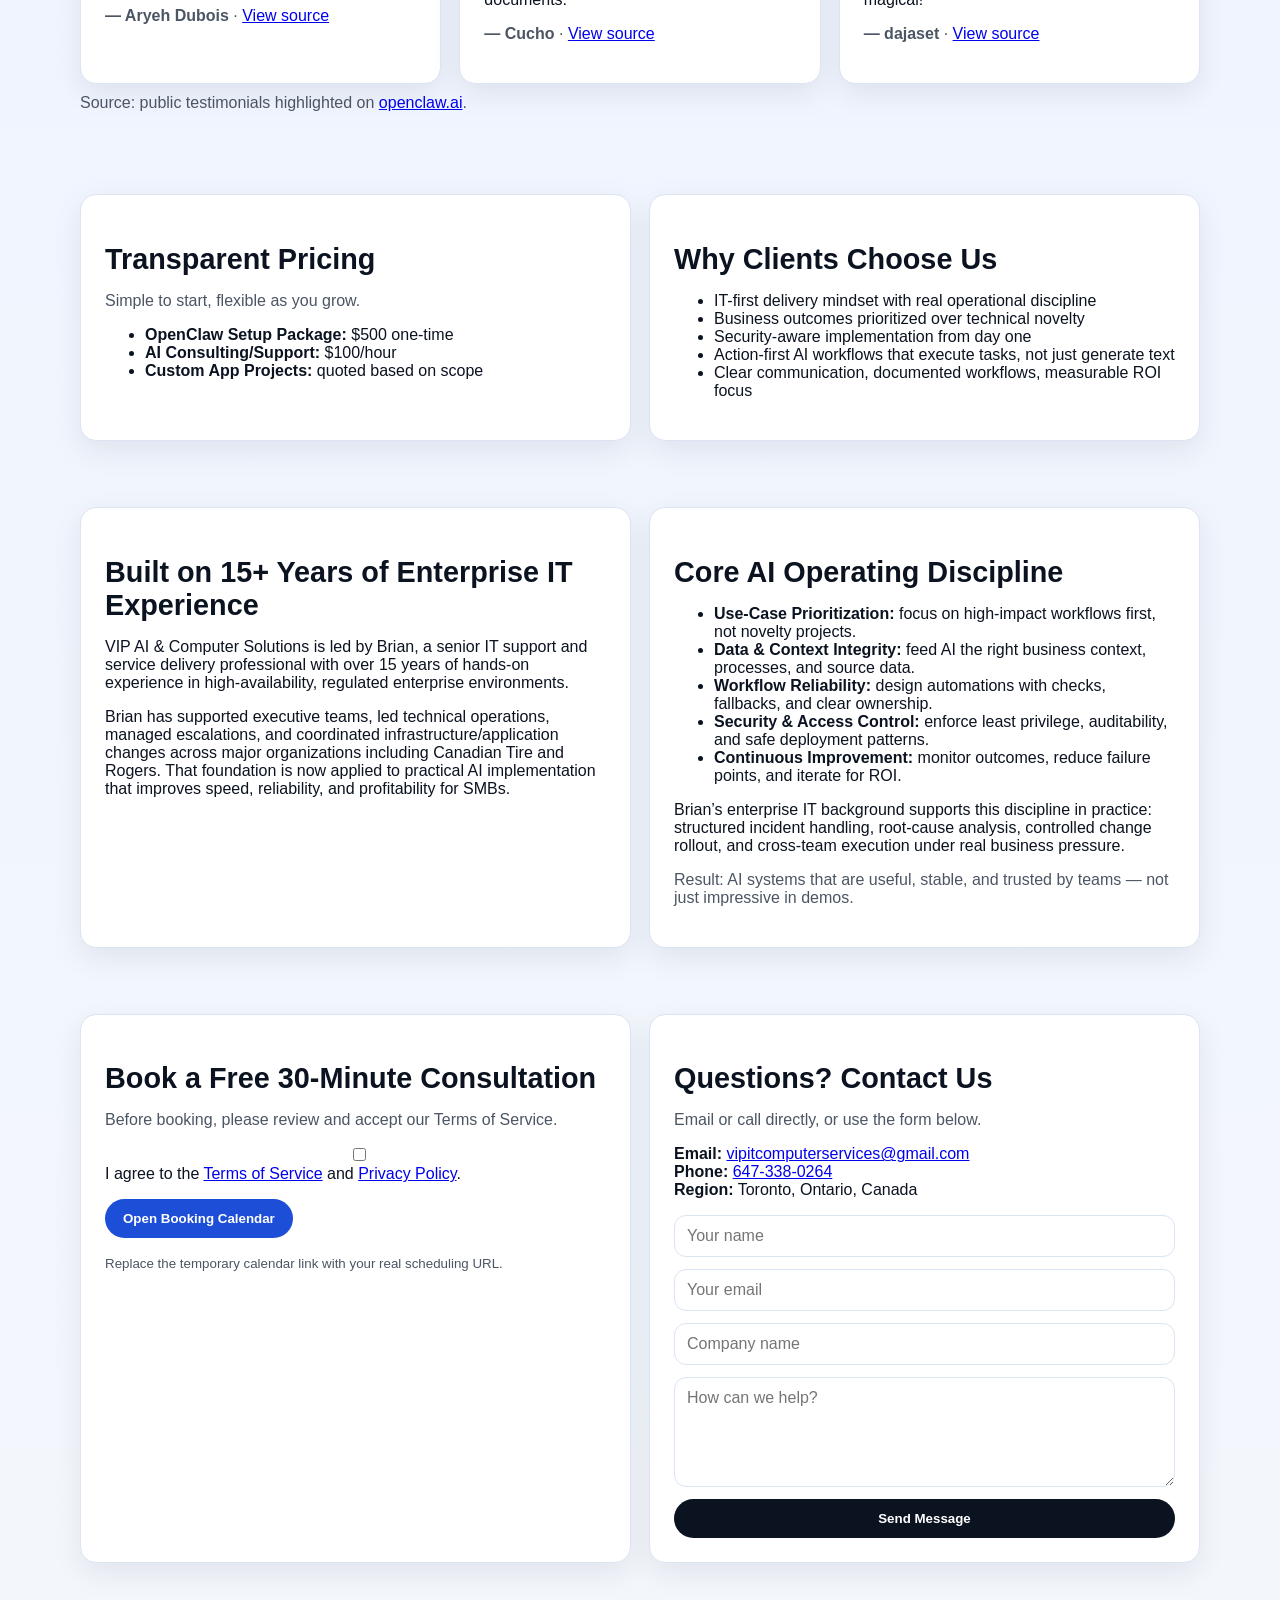
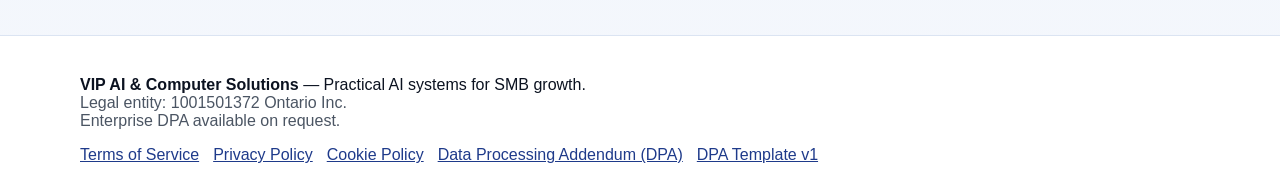
==== commit 44839aa0: "Replace hero video placeholder with generic AI graphic" ====
--- a/index.html
+++ b/index.html
@@ -39,11 +39,29 @@
           </div>
           <p><a class="btn" href="#booking">Call Now to Start with AI Agents</a></p>
         </div>
-        <div class="card video-placeholder">
-          <div>
-            <strong>Homepage Welcome Video Placeholder</strong>
-            <p class="muted">Drop your intro video here when ready (YouTube/Vimeo embed).</p>
-          </div>
+        <div class="card ai-graphic-card" aria-label="Generic AI graphic">
+          <svg class="ai-graphic" viewBox="0 0 420 280" role="img" aria-label="Abstract AI network graphic" xmlns="http://www.w3.org/2000/svg">
+            <defs>
+              <linearGradient id="g1" x1="0%" y1="0%" x2="100%" y2="100%">
+                <stop offset="0%" stop-color="#1d4ed8"/>
+                <stop offset="100%" stop-color="#60a5fa"/>
+              </linearGradient>
+            </defs>
+            <rect x="0" y="0" width="420" height="280" rx="20" fill="#f8fbff"/>
+            <circle cx="85" cy="80" r="16" fill="url(#g1)"/>
+            <circle cx="210" cy="50" r="12" fill="url(#g1)"/>
+            <circle cx="335" cy="95" r="18" fill="url(#g1)"/>
+            <circle cx="145" cy="180" r="14" fill="url(#g1)"/>
+            <circle cx="285" cy="200" r="16" fill="url(#g1)"/>
+            <line x1="85" y1="80" x2="210" y2="50" stroke="#93c5fd" stroke-width="4"/>
+            <line x1="210" y1="50" x2="335" y2="95" stroke="#93c5fd" stroke-width="4"/>
+            <line x1="85" y1="80" x2="145" y2="180" stroke="#93c5fd" stroke-width="4"/>
+            <line x1="145" y1="180" x2="285" y2="200" stroke="#93c5fd" stroke-width="4"/>
+            <line x1="335" y1="95" x2="285" y2="200" stroke="#93c5fd" stroke-width="4"/>
+            <rect x="150" y="105" width="120" height="60" rx="12" fill="#e0edff" stroke="#bfdbfe"/>
+            <text x="210" y="142" text-anchor="middle" font-size="18" font-family="Segoe UI, Inter, Arial" fill="#1e3a8a" font-weight="700">AI</text>
+          </svg>
+          <p class="muted">Practical AI systems for real business execution.</p>
         </div>
       </div>
     </section>
--- a/styles.css
+++ b/styles.css
@@ -55,10 +55,22 @@
 .hero p { color: var(--muted); font-size: 1.05rem; }
 .kpis { display: flex; gap: 12px; margin-top: 20px; flex-wrap: wrap; }
 .kpi { background: #eef4ff; color: #1f2937; padding: 10px 14px; border-radius: 999px; font-weight: 600; }
-.video-placeholder {
-  border-radius: var(--radius); border: 2px dashed #93c5fd; height: 100%;
-  min-height: 290px; display: grid; place-items: center; color: var(--muted);
+.ai-graphic-card {
+  border-radius: var(--radius);
+  height: 100%;
+  min-height: 290px;
+  display: grid;
+  place-items: center;
+  padding: 18px;
+  text-align: center;
   background: radial-gradient(circle at top right, #dbeafe, #f8fbff 55%);
+}
+
+.ai-graphic {
+  width: 100%;
+  max-width: 420px;
+  height: auto;
+  border-radius: 12px;
 }
 
 section { padding: 24px 0 42px; }
